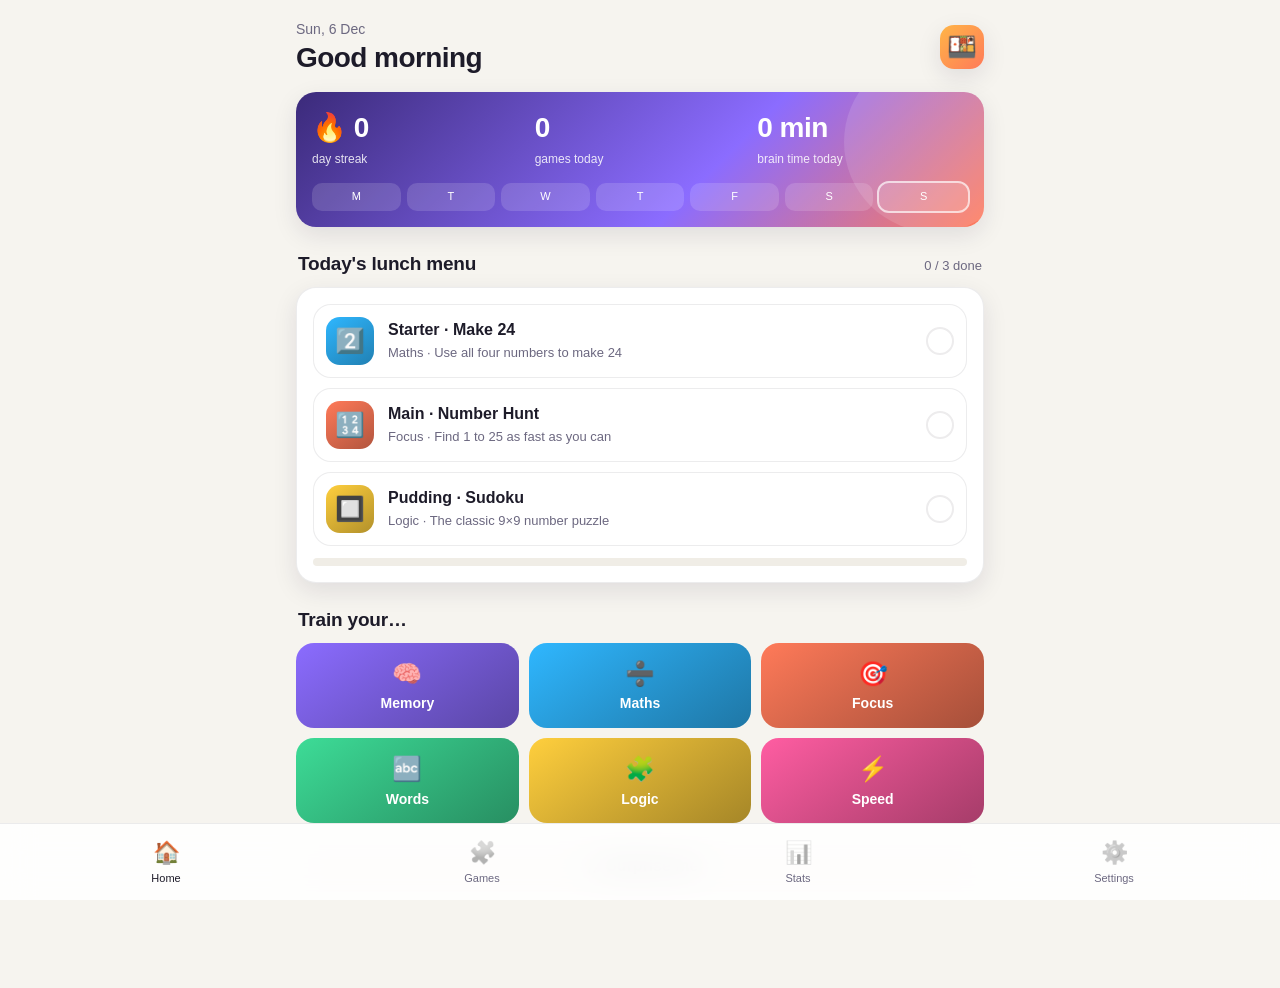
==== index.html @ 9d22d816 "Build Lunchbox: offline brain-games platform with 14 games Turns the original two-game Lunch Brain p" ====
<!doctype html>
<html lang="en-GB">
<head>
  <meta charset="utf-8">
  <meta name="viewport" content="width=device-width, initial-scale=1, viewport-fit=cover, user-scalable=no">
  <title>Lunchbox – Brain Games</title>
  <meta name="description" content="Bite-sized brain games for your lunch break. Works offline.">
  <meta name="theme-color" content="#14121f">
  <meta name="apple-mobile-web-app-capable" content="yes">
  <meta name="mobile-web-app-capable" content="yes">
  <meta name="apple-mobile-web-app-status-bar-style" content="black-translucent">
  <meta name="apple-mobile-web-app-title" content="Lunchbox">
  <link rel="manifest" href="manifest.webmanifest">
  <link rel="icon" href="icons/icon.svg" type="image/svg+xml">
  <link rel="apple-touch-icon" href="icons/apple-touch-icon.png">
  <link rel="stylesheet" href="css/styles.css">
</head>
<body>
  <div id="app">
    <main id="view" class="view"></main>

    <nav id="tabbar" class="tabbar" aria-label="Main">
      <button data-tab="home" class="tab is-active"><span class="tab-ico">🏠</span><span>Home</span></button>
      <button data-tab="games" class="tab"><span class="tab-ico">🧩</span><span>Games</span></button>
      <button data-tab="stats" class="tab"><span class="tab-ico">📊</span><span>Stats</span></button>
      <button data-tab="settings" class="tab"><span class="tab-ico">⚙️</span><span>Settings</span></button>
    </nav>
  </div>

  <!-- Game screen -->
  <section id="game-screen" class="game-screen" hidden>
    <header class="game-bar">
      <button id="game-back" class="icon-btn" aria-label="Back to menu">←</button>
      <div class="game-title" id="game-title"></div>
      <div class="game-status" id="game-status"></div>
    </header>
    <div id="game-root" class="game-root"></div>
  </section>

  <!-- Intro / results sheet -->
  <div id="sheet" class="sheet" hidden>
    <div class="sheet-card" id="sheet-card"></div>
  </div>

  <div id="toast" class="toast" hidden></div>

  <script src="js/core.js"></script>
  <script src="js/games/memory-match.js"></script>
  <script src="js/games/pattern-recall.js"></script>
  <script src="js/games/number-flash.js"></script>
  <script src="js/games/n-back.js"></script>
  <script src="js/games/make-24.js"></script>
  <script src="js/games/quick-maths.js"></script>
  <script src="js/games/target-number.js"></script>
  <script src="js/games/colour-clash.js"></script>
  <script src="js/games/number-hunt.js"></script>
  <script src="js/games/odd-colour.js"></script>
  <script src="js/games/word-scramble.js"></script>
  <script src="js/games/missing-vowels.js"></script>
  <script src="js/games/sudoku.js"></script>
  <script src="js/games/reaction.js"></script>
  <script src="js/app.js"></script>
</body>
</html>
---- css/styles.css ----
/* ===== Tokens ===== */
:root {
  --bg: #14121f;
  --bg-2: #1c1a2b;
  --card: #242238;
  --card-2: #2d2a45;
  --line: rgba(255,255,255,.08);
  --text: #f3f1ff;
  --muted: #a39fbf;
  --accent: #ffb547;
  --accent-ink: #2b1a00;
  --good: #3ddc97;
  --bad: #ff5d73;
  --shadow: 0 10px 30px rgba(0,0,0,.35);

  --memory: #8b6cff;
  --maths: #2fb7ff;
  --focus: #ff7a59;
  --words: #3ddc97;
  --logic: #ffcf3d;
  --speed: #ff5da2;

  --radius: 20px;
  --safe-top: env(safe-area-inset-top, 0px);
  --safe-bottom: env(safe-area-inset-bottom, 0px);
  color-scheme: dark;
}
:root[data-theme="light"] {
  --bg: #f6f4ef;
  --bg-2: #ffffff;
  --card: #ffffff;
  --card-2: #f0ede6;
  --line: rgba(20,18,31,.08);
  --text: #1d1b29;
  --muted: #6c6880;
  --shadow: 0 8px 24px rgba(30,20,60,.10);
  color-scheme: light;
}
@media (prefers-color-scheme: light) {
  :root:not([data-theme="dark"]):not([data-theme="light"]) {
    --bg: #f6f4ef;
    --bg-2: #ffffff;
    --card: #ffffff;
    --card-2: #f0ede6;
    --line: rgba(20,18,31,.08);
    --text: #1d1b29;
    --muted: #6c6880;
    --shadow: 0 8px 24px rgba(30,20,60,.10);
    color-scheme: light;
  }
}

/* ===== Base ===== */
* { box-sizing: border-box; -webkit-tap-highlight-color: transparent; }
[hidden] { display: none !important; }
html, body { margin: 0; height: 100%; }
body {
  background: var(--bg);
  color: var(--text);
  font: 16px/1.4 -apple-system, BlinkMacSystemFont, "Segoe UI", Roboto, "Helvetica Neue", Arial, sans-serif;
  overscroll-behavior: none;
  -webkit-user-select: none;
  user-select: none;
  touch-action: manipulation;
}
button { font: inherit; color: inherit; border: 0; background: none; cursor: pointer; }
input { font: inherit; }
h1, h2, h3 { margin: 0; line-height: 1.15; }

#app { min-height: 100%; }

.view {
  padding: calc(var(--safe-top) + 20px) 16px calc(var(--safe-bottom) + 96px);
  max-width: 720px;
  margin: 0 auto;
  animation: fade .25s ease;
}
@keyframes fade { from { opacity: 0; transform: translateY(6px); } to { opacity: 1; transform: none; } }

/* ===== Tab bar ===== */
.tabbar {
  position: fixed; left: 0; right: 0; bottom: 0;
  display: grid; grid-template-columns: repeat(4, 1fr);
  padding: 8px 8px calc(var(--safe-bottom) + 8px);
  background: color-mix(in srgb, var(--bg-2) 88%, transparent);
  backdrop-filter: blur(16px); -webkit-backdrop-filter: blur(16px);
  border-top: 1px solid var(--line);
  z-index: 10;
}
.tab {
  display: flex; flex-direction: column; align-items: center; gap: 2px;
  font-size: 11px; color: var(--muted); padding: 6px 0; border-radius: 12px;
}
.tab-ico { font-size: 22px; filter: grayscale(1) opacity(.6); transition: filter .2s; }
.tab.is-active { color: var(--text); }
.tab.is-active .tab-ico { filter: none; }

/* ===== Headings & common ===== */
.top { display: flex; align-items: center; justify-content: space-between; margin-bottom: 18px; }
.hello small { color: var(--muted); display: block; font-size: 14px; margin-bottom: 2px; }
.hello h1 { font-size: 28px; letter-spacing: -.02em; }
.brand-badge {
  width: 44px; height: 44px; border-radius: 14px; display: grid; place-items: center;
  background: linear-gradient(135deg, #ffb547, #ff7a59); font-size: 24px; box-shadow: var(--shadow);
}
.section-title { display: flex; justify-content: space-between; align-items: baseline; margin: 26px 2px 12px; }
.section-title h2 { font-size: 19px; letter-spacing: -.01em; }
.section-title span { color: var(--muted); font-size: 13px; }
.muted { color: var(--muted); }

.card {
  background: var(--card); border-radius: var(--radius); padding: 16px;
  border: 1px solid var(--line); box-shadow: var(--shadow);
}

.btn {
  display: inline-flex; align-items: center; justify-content: center; gap: 8px;
  padding: 14px 20px; border-radius: 16px; font-weight: 700;
  background: var(--accent); color: var(--accent-ink);
  transition: transform .08s ease, opacity .2s;
}
.btn:active { transform: scale(.97); }
.btn.secondary { background: var(--card-2); color: var(--text); }
.btn.danger { background: var(--bad); color: #fff; }
.btn.block { width: 100%; }
.btn[disabled] { opacity: .4; pointer-events: none; }

/* ===== Hero / streak ===== */
.hero {
  position: relative; overflow: hidden;
  background: linear-gradient(135deg, #3b2a7a, #8b6cff 60%, #ff7a59);
  color: #fff; border: 0;
}
.hero::after {
  content: ""; position: absolute; right: -40px; top: -40px; width: 180px; height: 180px; border-radius: 50%;
  background: rgba(255,255,255,.12);
}
.hero-row { display: flex; gap: 12px; position: relative; z-index: 1; }
.hero-stat { flex: 1; }
.hero-stat b { display: block; font-size: 28px; letter-spacing: -.02em; }
.hero-stat span { font-size: 12px; opacity: .85; }
.week { display: flex; gap: 6px; margin-top: 14px; position: relative; z-index: 1; }
.week div {
  flex: 1; text-align: center; font-size: 11px; padding: 6px 0; border-radius: 10px;
  background: rgba(255,255,255,.14);
}
.week div.on { background: #fff; color: #3b2a7a; font-weight: 700; }
.week div.today { outline: 2px solid rgba(255,255,255,.7); }

/* ===== Daily ===== */
.daily { display: grid; gap: 10px; }
.daily-item {
  display: flex; align-items: center; gap: 14px; padding: 12px;
  background: var(--card); border: 1px solid var(--line); border-radius: 18px; text-align: left; width: 100%;
}
.daily-item .gi { width: 48px; height: 48px; font-size: 24px; border-radius: 14px; }
.daily-item .meta { flex: 1; min-width: 0; }
.daily-item .meta b { display: block; }
.daily-item .meta span { font-size: 13px; color: var(--muted); }
.check {
  width: 28px; height: 28px; border-radius: 50%; display: grid; place-items: center;
  border: 2px solid var(--line); font-size: 14px; flex: none;
}
.check.done { background: var(--good); border-color: var(--good); color: #05301d; }
.progress { height: 8px; background: var(--card-2); border-radius: 99px; overflow: hidden; margin-top: 12px; }
.progress i { display: block; height: 100%; background: var(--good); border-radius: 99px; transition: width .4s; }

/* ===== Game icons ===== */
.gi {
  display: grid; place-items: center; flex: none;
  background: var(--c, var(--accent));
  background: linear-gradient(145deg, color-mix(in srgb, var(--c) 100%, #fff 0%), color-mix(in srgb, var(--c) 70%, #000));
  color: #fff;
}

/* ===== Chips ===== */
.chips { display: flex; gap: 8px; overflow-x: auto; padding: 2px 2px 6px; margin: 0 -16px; padding-left: 16px; padding-right: 16px; scrollbar-width: none; }
.chips::-webkit-scrollbar { display: none; }
.chip {
  flex: none; padding: 8px 14px; border-radius: 99px; background: var(--card); border: 1px solid var(--line);
  font-size: 14px; color: var(--muted);
}
.chip.is-active { background: var(--text); color: var(--bg); border-color: var(--text); }

/* ===== Game grid ===== */
.grid { display: grid; grid-template-columns: repeat(2, 1fr); gap: 12px; }
@media (min-width: 560px) { .grid { grid-template-columns: repeat(3, 1fr); } }
.tile {
  position: relative; text-align: left; padding: 14px; border-radius: 20px;
  background: var(--card); border: 1px solid var(--line); box-shadow: var(--shadow);
  display: flex; flex-direction: column; gap: 10px; min-height: 150px;
  transition: transform .1s ease;
}
.tile:active { transform: scale(.97); }
.tile .gi { width: 52px; height: 52px; border-radius: 16px; font-size: 26px; }
.tile b { font-size: 16px; }
.tile .cat { font-size: 12px; color: var(--muted); }
.tile .best { margin-top: auto; font-size: 12px; color: var(--muted); }
.tile .best strong { color: var(--text); }
.tile .new {
  position: absolute; top: 12px; right: 12px; font-size: 10px; font-weight: 800; letter-spacing: .06em;
  background: var(--accent); color: var(--accent-ink); padding: 3px 7px; border-radius: 99px;
}

/* Horizontal scroller for categories on home */
.cats { display: grid; grid-template-columns: repeat(3, 1fr); gap: 10px; }
.cat-card {
  border-radius: 18px; padding: 14px 10px; text-align: center; color: #fff; font-weight: 700; font-size: 14px;
  background: linear-gradient(145deg, var(--c), color-mix(in srgb, var(--c) 65%, #000));
}
.cat-card span { display: block; font-size: 24px; margin-bottom: 4px; }

/* ===== Stats ===== */
.kpis { display: grid; grid-template-columns: repeat(2, 1fr); gap: 10px; }
.kpi b { display: block; font-size: 26px; letter-spacing: -.02em; }
.kpi span { font-size: 13px; color: var(--muted); }
.bars { display: grid; gap: 12px; }
.bar-row { display: grid; grid-template-columns: 90px 1fr 34px; align-items: center; gap: 10px; font-size: 14px; }
.bar { height: 10px; background: var(--card-2); border-radius: 99px; overflow: hidden; }
.bar i { display: block; height: 100%; background: var(--c); border-radius: 99px; }
.bar-row em { font-style: normal; color: var(--muted); text-align: right; }
.list { display: grid; gap: 0; }
.list-row { display: flex; align-items: center; gap: 12px; padding: 12px 0; border-bottom: 1px solid var(--line); }
.list-row:last-child { border-bottom: 0; }
.list-row .gi { width: 38px; height: 38px; border-radius: 12px; font-size: 19px; }
.list-row .meta { flex: 1; min-width: 0; }
.list-row .meta b { display: block; font-size: 15px; }
.list-row .meta span { font-size: 12px; color: var(--muted); }
.list-row .val { text-align: right; font-size: 13px; color: var(--muted); }
.list-row .val strong { display: block; color: var(--text); font-size: 15px; }

/* ===== Settings ===== */
.setting { display: flex; align-items: center; justify-content: space-between; gap: 12px; padding: 14px 0; border-bottom: 1px solid var(--line); }
.setting:last-child { border-bottom: 0; }
.setting small { display: block; color: var(--muted); font-size: 13px; }
.switch { position: relative; width: 52px; height: 32px; flex: none; }
.switch input { opacity: 0; width: 0; height: 0; }
.switch i { position: absolute; inset: 0; background: var(--card-2); border-radius: 99px; transition: .2s; border: 1px solid var(--line); }
.switch i::after { content: ""; position: absolute; width: 26px; height: 26px; left: 2px; top: 2px; border-radius: 50%; background: #fff; transition: .2s; box-shadow: 0 2px 6px rgba(0,0,0,.3); }
.switch input:checked + i { background: var(--good); }
.switch input:checked + i::after { transform: translateX(20px); }
.seg { display: inline-flex; background: var(--card-2); border-radius: 12px; padding: 3px; }
.seg button { padding: 7px 12px; border-radius: 9px; font-size: 13px; color: var(--muted); }
.seg button.is-active { background: var(--card); color: var(--text); box-shadow: 0 1px 4px rgba(0,0,0,.2); }

/* ===== Game screen ===== */
.game-screen {
  position: fixed; inset: 0; z-index: 20; background: var(--bg);
  display: flex; flex-direction: column;
  padding-top: var(--safe-top); padding-bottom: var(--safe-bottom);
}
.game-bar {
  display: grid; grid-template-columns: 44px 1fr auto; align-items: center; gap: 10px;
  padding: 10px 12px; border-bottom: 1px solid var(--line);
}
.icon-btn { width: 44px; height: 44px; border-radius: 14px; background: var(--card); font-size: 20px; border: 1px solid var(--line); }
.game-title { font-weight: 800; font-size: 17px; white-space: nowrap; overflow: hidden; text-overflow: ellipsis; }
.game-status { display: flex; gap: 8px; }
.pill {
  background: var(--card); border: 1px solid var(--line); border-radius: 99px; padding: 6px 12px;
  font-weight: 700; font-size: 14px; font-variant-numeric: tabular-nums; white-space: nowrap;
}
.pill.warn { background: var(--bad); color: #fff; border-color: transparent; }
.game-root {
  flex: 1; position: relative; overflow: auto;
  display: flex; flex-direction: column; align-items: center; justify-content: center;
  padding: 16px; gap: 16px;
}
.game-root > * { max-width: 520px; width: 100%; }
.prompt { text-align: center; color: var(--muted); font-size: 15px; min-height: 22px; }
.big { font-size: 44px; font-weight: 800; text-align: center; letter-spacing: -.02em; font-variant-numeric: tabular-nums; }

/* Feedback flash */
.flash-good { animation: flashGood .35s; }
.flash-bad { animation: flashBad .35s; }
@keyframes flashGood { 0% { box-shadow: 0 0 0 0 var(--good); } 100% { box-shadow: 0 0 0 14px transparent; } }
@keyframes flashBad { 0%, 100% { transform: translateX(0); } 25% { transform: translateX(-8px); } 75% { transform: translateX(8px); } }

/* ===== Sheet (intro/results) ===== */
.sheet {
  position: fixed; inset: 0; z-index: 40; background: rgba(5,4,12,.6);
  display: flex; align-items: flex-end; justify-content: center;
  backdrop-filter: blur(4px); -webkit-backdrop-filter: blur(4px);
  animation: fade .2s;
}
.sheet-card {
  width: 100%; max-width: 560px; background: var(--bg-2); border-radius: 28px 28px 0 0;
  padding: 24px 20px calc(var(--safe-bottom) + 20px); box-shadow: var(--shadow);
  animation: up .28s cubic-bezier(.2,.9,.3,1.2);
  max-height: 92vh; overflow: auto;
}
@media (min-width: 600px) { .sheet { align-items: center; } .sheet-card { border-radius: 28px; } }
@keyframes up { from { transform: translateY(40px); opacity: 0; } to { transform: none; opacity: 1; } }
.sheet-head { display: flex; gap: 14px; align-items: center; margin-bottom: 14px; }
.sheet-head .gi { width: 60px; height: 60px; border-radius: 18px; font-size: 30px; }
.sheet-head small { color: var(--muted); font-size: 13px; }
.sheet h2 { font-size: 24px; }
.howto { margin: 0 0 18px; padding-left: 20px; color: var(--muted); }
.howto li { margin: 6px 0; }
.trains { display: flex; flex-wrap: wrap; gap: 6px; margin-bottom: 16px; }
.trains span { font-size: 12px; padding: 4px 10px; border-radius: 99px; background: var(--card-2); color: var(--muted); }
.modes { display: flex; gap: 8px; margin-bottom: 16px; }
.modes button { flex: 1; padding: 12px; border-radius: 14px; background: var(--card-2); font-weight: 700; font-size: 14px; border: 2px solid transparent; }
.modes button.is-active { border-color: var(--accent); }
.sheet-actions { display: grid; gap: 10px; }
.result-score { text-align: center; margin: 8px 0 6px; }
.result-score b { display: block; font-size: 56px; letter-spacing: -.03em; line-height: 1; }
.result-score span { color: var(--muted); }
.result-detail { text-align: center; color: var(--muted); margin-bottom: 18px; }
.badge-best {
  display: block; width: fit-content; margin: 0 auto 14px; background: var(--accent); color: var(--accent-ink);
  font-weight: 800; font-size: 13px; padding: 5px 12px; border-radius: 99px; animation: pop .5s;
}
@keyframes pop { 0% { transform: scale(.4); } 70% { transform: scale(1.15); } 100% { transform: scale(1); } }

/* ===== Toast ===== */
.toast {
  position: fixed; left: 50%; bottom: calc(var(--safe-bottom) + 96px); transform: translateX(-50%);
  background: var(--text); color: var(--bg); padding: 10px 16px; border-radius: 14px; font-weight: 600; font-size: 14px;
  z-index: 60; box-shadow: var(--shadow); animation: fade .2s;
}

/* ===== Shared game widgets ===== */
.board { display: grid; gap: 8px; margin: 0 auto; }
.cell {
  aspect-ratio: 1; border-radius: 14px; background: var(--card); border: 1px solid var(--line);
  display: grid; place-items: center; font-weight: 800; font-size: 22px; transition: background .15s, transform .1s;
}
.cell:active { transform: scale(.95); }
.keypad { display: grid; grid-template-columns: repeat(3, 1fr); gap: 8px; }
.keypad button {
  padding: 16px 0; border-radius: 14px; background: var(--card); border: 1px solid var(--line);
  font-size: 22px; font-weight: 700;
}
.keypad button:active { background: var(--card-2); }
.answer-box {
  min-height: 64px; border-radius: 16px; background: var(--card); border: 2px solid var(--line);
  display: grid; place-items: center; font-size: 32px; font-weight: 800; font-variant-numeric: tabular-nums;
}
.choice-row { display: grid; grid-template-columns: repeat(2, 1fr); gap: 10px; }
.choice-row button {
  padding: 18px 0; border-radius: 16px; font-weight: 800; font-size: 18px; color: #fff;
}
.text-input {
  width: 100%; padding: 16px; border-radius: 16px; border: 2px solid var(--line); background: var(--card);
  color: var(--text); font-size: 22px; font-weight: 700; text-align: center; text-transform: uppercase; letter-spacing: .08em;
  -webkit-user-select: text; user-select: text;
}
.text-input:focus { outline: none; border-color: var(--accent); }
.letter-row { display: flex; flex-wrap: wrap; gap: 8px; justify-content: center; }
.letter {
  width: 48px; height: 54px; border-radius: 12px; background: var(--card); border: 1px solid var(--line);
  font-size: 24px; font-weight: 800; display: grid; place-items: center; box-shadow: 0 3px 0 rgba(0,0,0,.25);
}
.letter.slot { background: transparent; border: 2px dashed var(--line); box-shadow: none; }
.letter.used { opacity: .2; pointer-events: none; }
.row-btns { display: flex; gap: 10px; }
.row-btns .btn { flex: 1; }
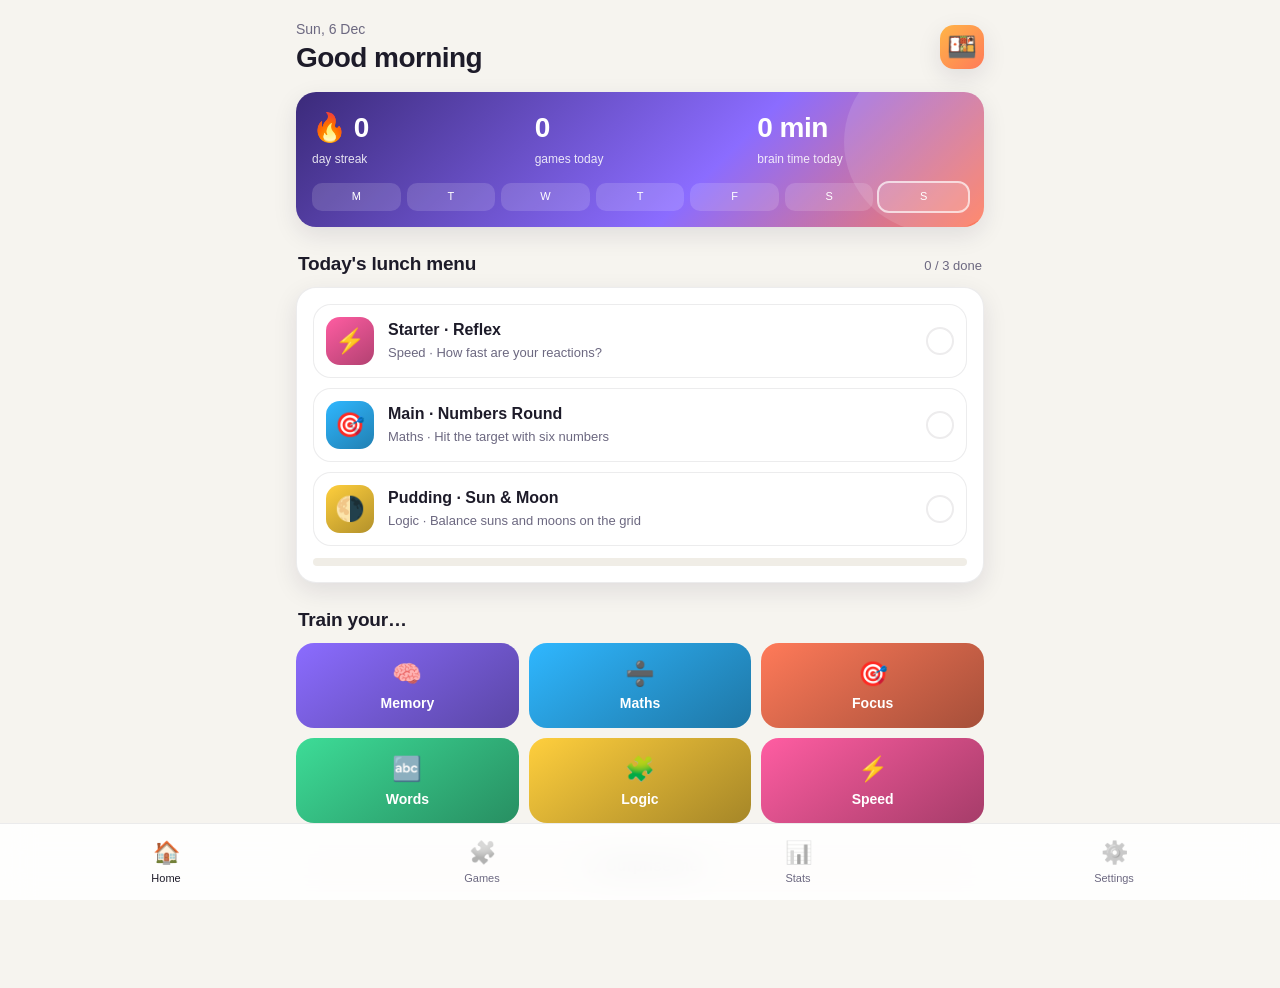
==== commit 3e9c2f87: "Add Crowns, Sun & Moon and Word Climb puzzles Crowns and Sun & Moon generate a fresh puzzle each tim" ====
--- a/index.html
+++ b/index.html
@@ -57,7 +57,10 @@
   <script src="js/games/odd-colour.js"></script>
   <script src="js/games/word-scramble.js"></script>
   <script src="js/games/missing-vowels.js"></script>
+  <script src="js/games/word-climb.js"></script>
   <script src="js/games/sudoku.js"></script>
+  <script src="js/games/crowns.js"></script>
+  <script src="js/games/sun-moon.js"></script>
   <script src="js/games/reaction.js"></script>
   <script src="js/app.js"></script>
 </body>
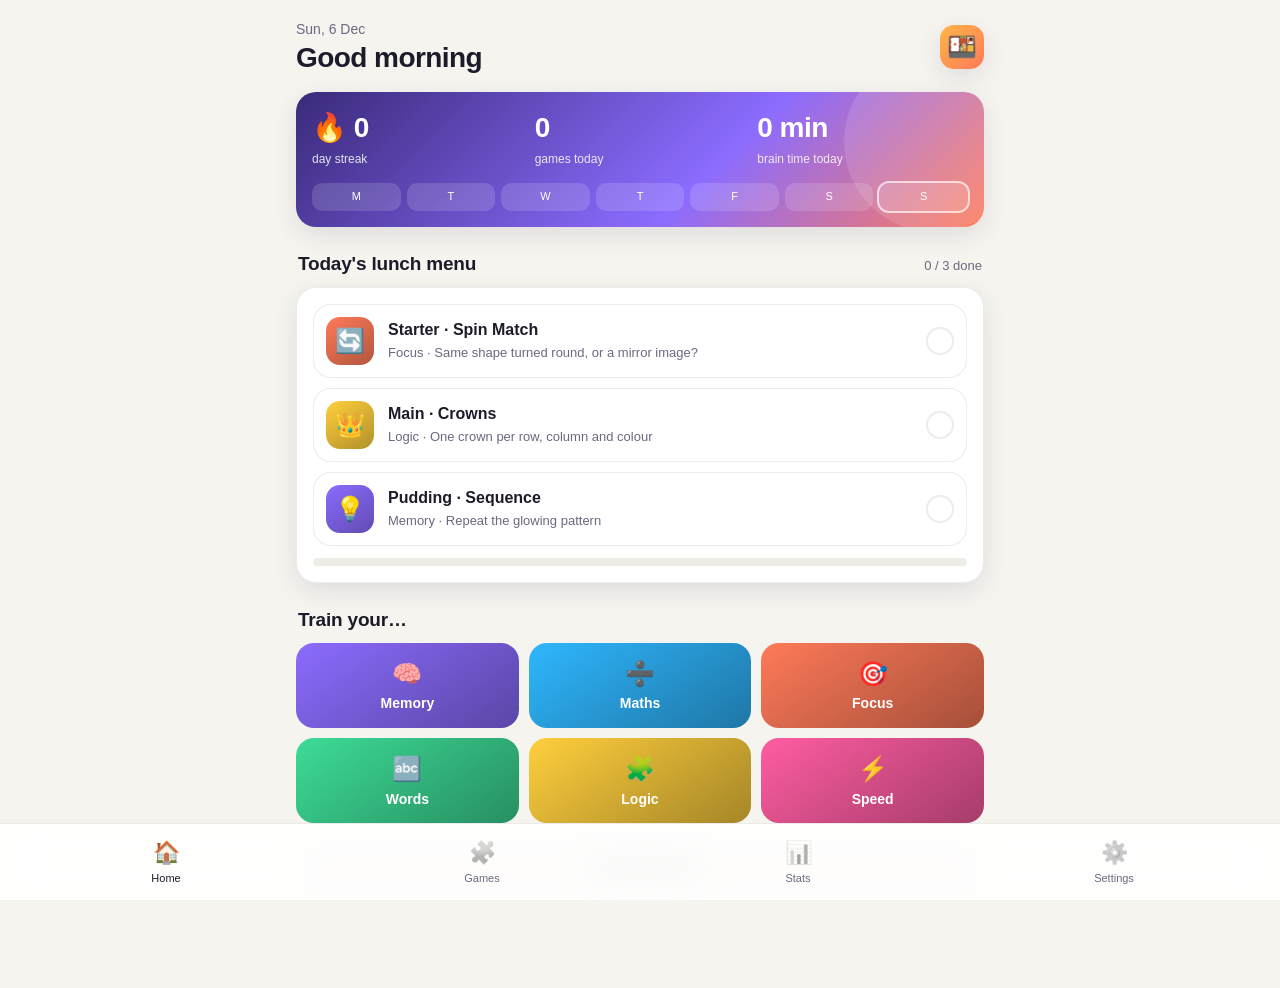
==== commit 56ac0fea: "Add four games, drag-to-order in Word Climb, word-break gaps in Missing Vowels New: Picture Grid (no" ====
--- a/index.html
+++ b/index.html
@@ -55,13 +55,17 @@
   <script src="js/games/colour-clash.js"></script>
   <script src="js/games/number-hunt.js"></script>
   <script src="js/games/odd-colour.js"></script>
+  <script src="js/games/spin-match.js"></script>
   <script src="js/games/word-scramble.js"></script>
   <script src="js/games/missing-vowels.js"></script>
   <script src="js/games/word-climb.js"></script>
   <script src="js/games/sudoku.js"></script>
   <script src="js/games/crowns.js"></script>
   <script src="js/games/sun-moon.js"></script>
+  <script src="js/games/picture-grid.js"></script>
+  <script src="js/games/code-breaker.js"></script>
   <script src="js/games/reaction.js"></script>
+  <script src="js/games/green-light.js"></script>
   <script src="js/app.js"></script>
 </body>
 </html>
